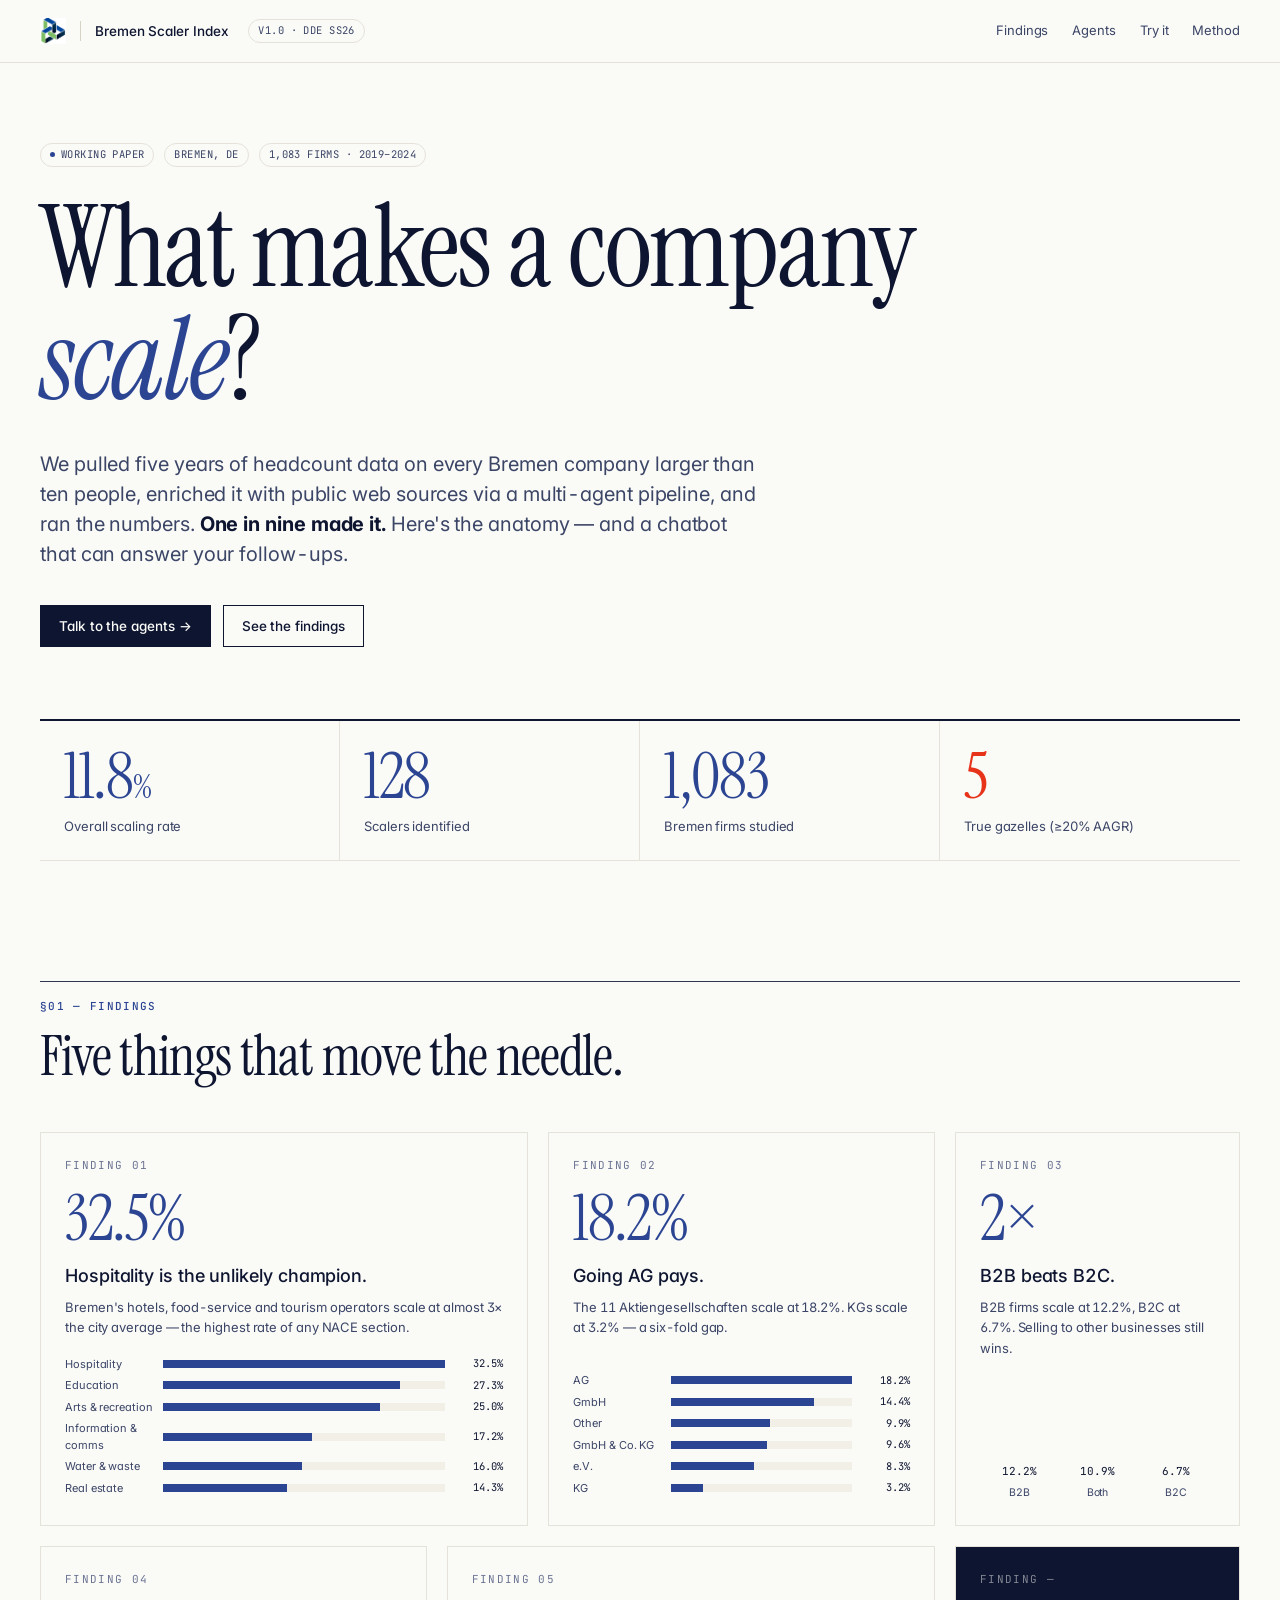
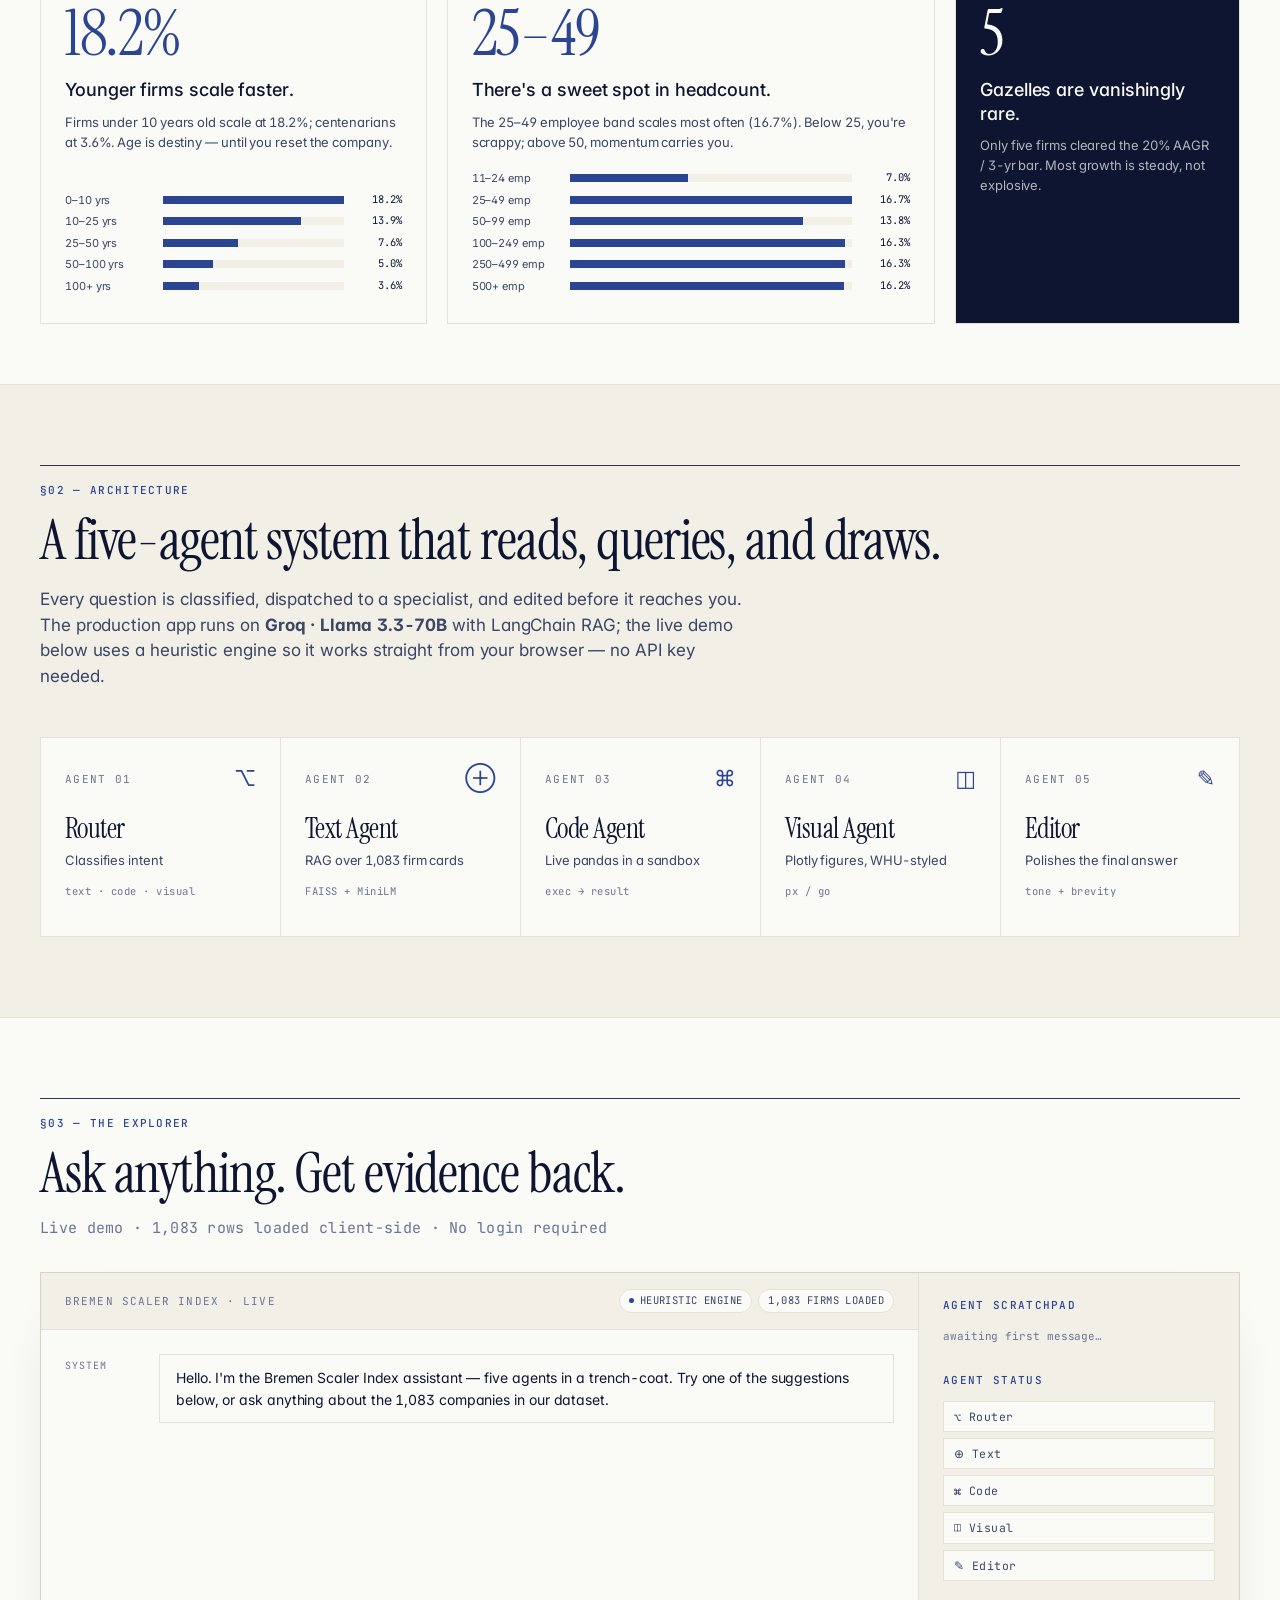
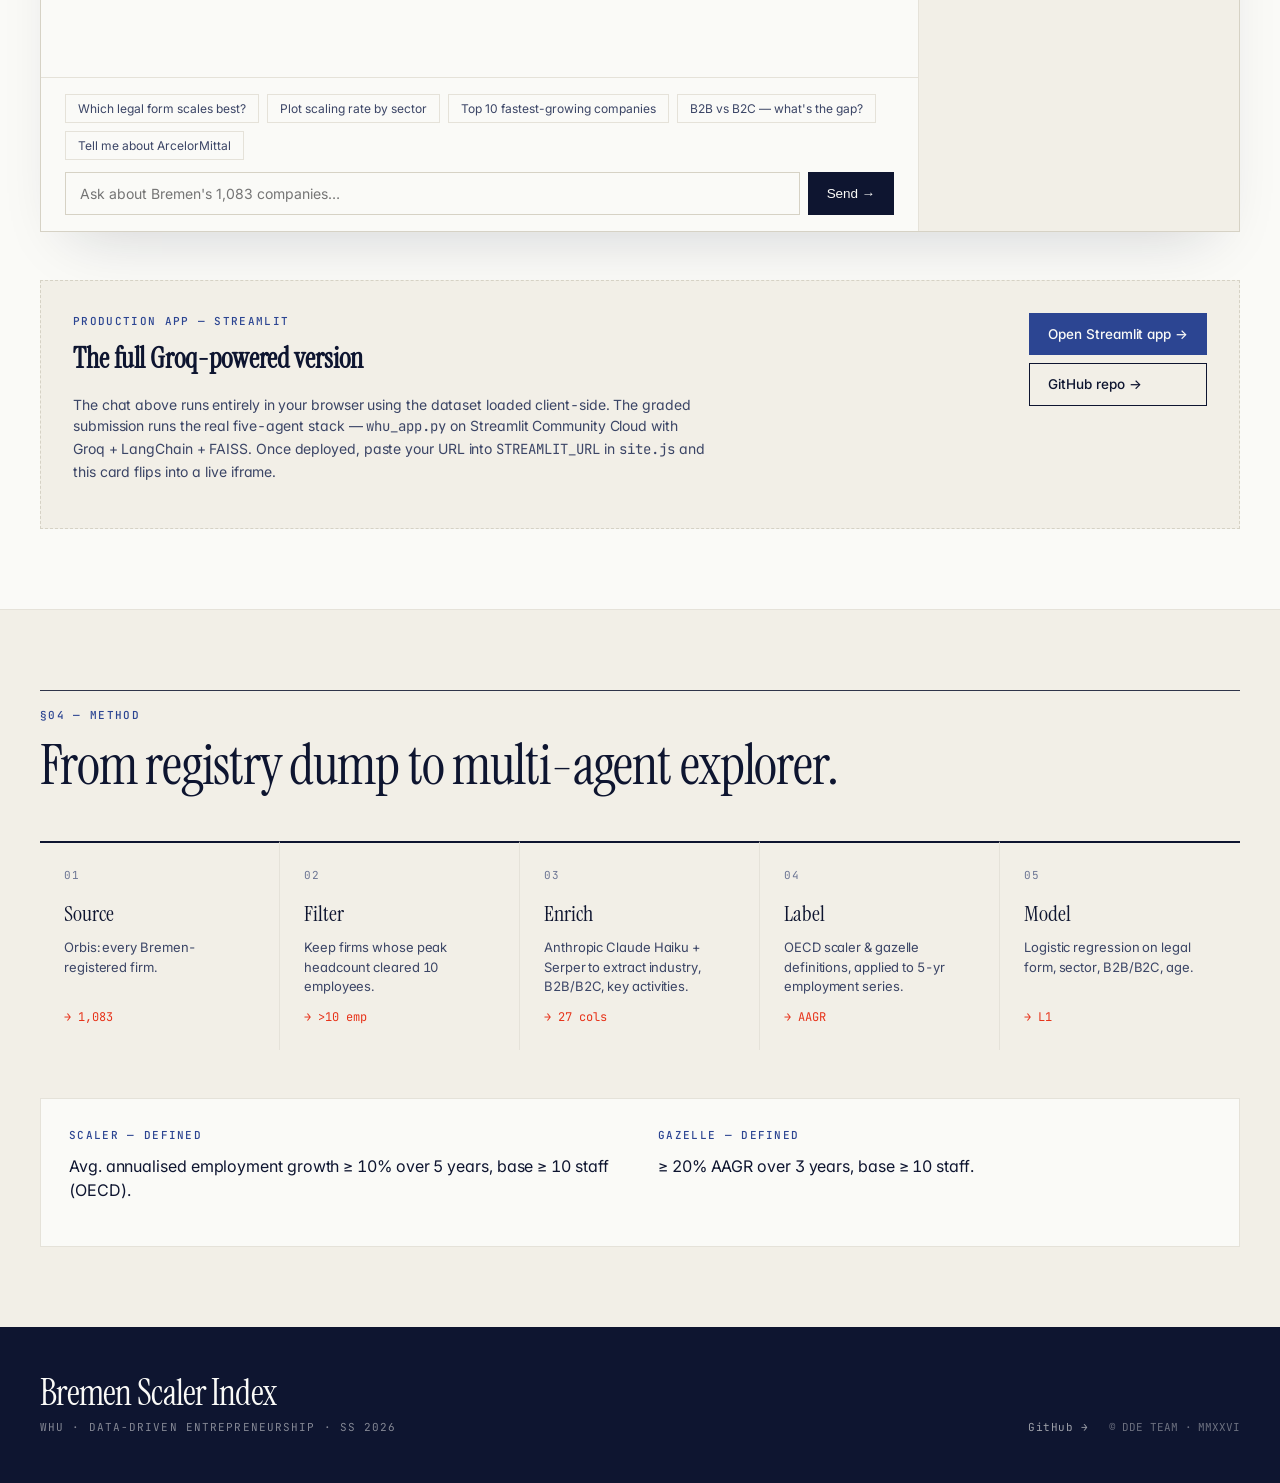
==== bremen_website.html @ 93067bb4 "Add Bremen Scaler Index website + WHU-branded Streamlit app - bremen_website.html: full editorial la" ====
<!DOCTYPE html>
<html lang="en">
<head>
<meta charset="utf-8" />
<title>Bremen Scaler Index — WHU DDE</title>
<meta name="viewport" content="width=device-width,initial-scale=1" />
<link rel="icon" href="assets/whu-logo-icon.png" />
<link href="https://fonts.googleapis.com/css2?family=Inter:wght@300;400;500;600;700&family=Instrument+Serif:ital@0;1&family=JetBrains+Mono:wght@400;500&display=swap" rel="stylesheet" />
<link rel="stylesheet" href="styles.css" />
<style>
  html, body { margin: 0; padding: 0; background: var(--paper); }
  body.ed { min-height: 100vh; }
  .wrap { max-width: 1280px; margin: 0 auto; padding: 0 40px; }
  @media (max-width: 720px) { .wrap { padding: 0 20px; } }

  /* ── chat ── */
  .msg { display: grid; grid-template-columns: 80px 1fr; gap: 14px; }
  .msg-tag { font-family: 'JetBrains Mono', monospace; font-size: 10px; letter-spacing: 0.1em; color: var(--ink-3); padding-top: 4px; }
  .msg-body { padding: 12px 16px; font-size: 14px; line-height: 1.55; }
  .msg.agent .msg-body { background: var(--paper); border: 1px solid var(--line); }
  .msg.user  .msg-body { background: var(--ink); color: var(--paper); }
  .msg.user  .msg-tag  { color: var(--whu-red); }

  .suggest {
    padding: 6px 12px; border: 1px solid var(--line); background: var(--paper);
    font-size: 12px; color: var(--ink-2); cursor: pointer; font-family: inherit;
    transition: all 0.12s ease;
  }
  .suggest:hover { background: var(--ink); color: var(--paper); border-color: var(--ink); }

  .agent-pip {
    padding: 6px 10px; font-size: 11.5px; border: 1px solid var(--line);
    background: var(--paper); margin-bottom: 6px; transition: all 0.2s;
    font-family: 'JetBrains Mono', monospace; letter-spacing: 0.04em; color: var(--ink-2);
  }
  .agent-pip.active { background: var(--whu-red);  color: var(--paper); border-color: var(--whu-red); }
  .agent-pip.done   { background: var(--whu-blue); color: var(--paper); border-color: var(--whu-blue); opacity: 0.85; }

  .scratch-line { padding: 5px 0; border-top: 1px dashed var(--line-2); }
  .scratch-line:first-child { border-top: none; }

  /* ── nav sticky ── */
  nav { position: sticky; top: 0; z-index: 100; }

  /* ── metric strip responsive ── */
  .metric-strip { display: grid; grid-template-columns: repeat(4, 1fr); border-top: 2px solid var(--ink); border-bottom: 1px solid var(--line); }
  .metric-cell  { padding: 24px; border-right: 1px solid var(--line); }
  .metric-cell:last-child { border-right: none; }

  /* ── responsive ── */
  @media (max-width: 900px) {
    #liveChat { grid-template-columns: 1fr !important; }
    #liveChat aside { border-left: none !important; border-top: 1px solid var(--line); max-height: 320px; }
    #findingsGrid > div { grid-column: span 12 !important; }
    #agentRow   { grid-template-columns: 1fr 1fr !important; }
    #methodSteps { grid-template-columns: 1fr 1fr !important; }
    .metric-strip { grid-template-columns: repeat(2, 1fr); }
    .metric-cell { border-right: 1px solid var(--line); }
    .metric-cell:nth-child(2n) { border-right: none; }
    .metric-cell:nth-child(n+3) { border-top: 1px solid var(--line); }
  }
  @media (max-width: 560px) {
    .metric-strip { grid-template-columns: 1fr; }
    .metric-cell  { border-right: none !important; border-top: 1px solid var(--line); }
    .metric-cell:first-child { border-top: none; }
  }
</style>
</head>
<body class="ed">

<!-- ── NAV ─────────────────────────────────────────────────────── -->
<nav style="border-bottom: 1px solid var(--line); background: var(--paper);">
  <div class="wrap" style="display: flex; align-items: center; justify-content: space-between; padding: 18px 40px;">
    <div style="display: flex; align-items: center; gap: 14px;">
      <img src="assets/whu-logo-icon.png" style="height: 26px;" alt="WHU" />
      <div style="width: 1px; height: 20px; background: var(--line-2);"></div>
      <div style="font-size: 13.5px; font-weight: 500;">Bremen Scaler Index</div>
      <span class="ed-chip" style="margin-left: 6px;">v1.0 · DDE SS26</span>
    </div>
    <div style="display: flex; gap: 24px; font-size: 13px;" id="navLinks">
      <a href="#findings" style="color: var(--ink-2); text-decoration: none;">Findings</a>
      <a href="#agents"   style="color: var(--ink-2); text-decoration: none;">Agents</a>
      <a href="#chat"     style="color: var(--ink-2); text-decoration: none;">Try it</a>
      <a href="#method"   style="color: var(--ink-2); text-decoration: none;">Method</a>
    </div>
  </div>
</nav>

<!-- ── HERO ─────────────────────────────────────────────────────── -->
<section class="wrap" style="padding: 80px 40px 60px;">
  <div style="display: flex; gap: 10px; margin-bottom: 24px; flex-wrap: wrap;">
    <span class="ed-chip dot">Working paper</span>
    <span class="ed-chip">Bremen, DE</span>
    <span class="ed-chip">1,083 firms · 2019–2024</span>
  </div>

  <h1 class="ed-display" style="font-size: clamp(56px, 9vw, 120px); margin: 0; line-height: 0.98;">
    What makes a company<br/>
    <em style="color: var(--whu-blue); font-style: italic;">scale</em>?
  </h1>

  <p style="font-size: 20px; line-height: 1.5; color: var(--ink-2); max-width: 720px; margin-top: 32px;">
    We pulled five years of headcount data on every Bremen company larger than ten people,
    enriched it with public web sources via a multi-agent pipeline, and ran the numbers.
    <strong style="color: var(--ink);">One in nine made it.</strong>
    Here's the anatomy — and a chatbot that can answer your follow-ups.
  </p>

  <div style="display: flex; gap: 12px; margin-top: 36px; flex-wrap: wrap;">
    <a href="#chat"     class="ed-btn"       style="text-decoration: none;">Talk to the agents →</a>
    <a href="#findings" class="ed-btn ghost" style="text-decoration: none;">See the findings</a>
  </div>

  <!-- big metric strip -->
  <div style="margin-top: 72px;" class="metric-strip">
    <div class="metric-cell">
      <div class="ed-display" style="font-size: 64px; color: var(--whu-blue); line-height: 1;">
        11.8<span style="font-size: 32px;">%</span>
      </div>
      <div style="font-size: 13px; color: var(--ink-2); margin-top: 8px;">Overall scaling rate</div>
    </div>
    <div class="metric-cell">
      <div class="ed-display" style="font-size: 64px; color: var(--whu-blue); line-height: 1;">128</div>
      <div style="font-size: 13px; color: var(--ink-2); margin-top: 8px;">Scalers identified</div>
    </div>
    <div class="metric-cell">
      <div class="ed-display" style="font-size: 64px; color: var(--whu-blue); line-height: 1;">1,083</div>
      <div style="font-size: 13px; color: var(--ink-2); margin-top: 8px;">Bremen firms studied</div>
    </div>
    <div class="metric-cell">
      <div class="ed-display" style="font-size: 64px; color: var(--whu-red); line-height: 1;">5</div>
      <div style="font-size: 13px; color: var(--ink-2); margin-top: 8px;">True gazelles (≥20% AAGR)</div>
    </div>
  </div>
</section>

<!-- ── FINDINGS ──────────────────────────────────────────────────── -->
<section id="findings" class="wrap" style="padding: 60px 40px;">
  <div class="ed-rule-strong" style="margin-bottom: 16px;"></div>
  <div class="ed-eyebrow">§01 — Findings</div>
  <h2 class="ed-display" style="font-size: 56px; margin: 14px 0 0;">Five things that move the needle.</h2>

  <div style="display: grid; grid-template-columns: repeat(12, 1fr); gap: 20px; margin-top: 48px;" id="findingsGrid">
    <!-- injected by site.js -->
  </div>
</section>

<!-- ── AGENTS ───────────────────────────────────────────────────── -->
<section id="agents" style="background: var(--paper-2); border-top: 1px solid var(--line); border-bottom: 1px solid var(--line); padding: 80px 0;">
  <div class="wrap" style="padding: 0 40px;">
    <div class="ed-rule-strong" style="margin-bottom: 16px;"></div>
    <div class="ed-eyebrow">§02 — Architecture</div>
    <h2 class="ed-display" style="font-size: 56px; margin: 14px 0 0;">A five-agent system that reads, queries, and draws.</h2>
    <p style="font-size: 17px; color: var(--ink-2); max-width: 720px; margin-top: 20px; line-height: 1.5;">
      Every question is classified, dispatched to a specialist, and edited before it reaches you.
      The production app runs on <strong>Groq · Llama 3.3-70B</strong> with LangChain RAG;
      the live demo below uses a heuristic engine so it works straight from your browser — no API key needed.
    </p>
    <div style="display: grid; grid-template-columns: repeat(5, 1fr); margin-top: 48px;" id="agentRow"></div>
  </div>
</section>

<!-- ── CHAT ─────────────────────────────────────────────────────── -->
<section id="chat" style="padding: 80px 0;">
  <div class="wrap" style="padding: 0 40px;">
    <div class="ed-rule-strong" style="margin-bottom: 16px;"></div>
    <div class="ed-eyebrow">§03 — The explorer</div>
    <h2 class="ed-display" style="font-size: 56px; margin: 14px 0 0;">Ask anything. Get evidence back.</h2>
    <p style="font-size: 15px; color: var(--ink-3); max-width: 720px; margin-top: 16px; line-height: 1.55;
              font-family: 'JetBrains Mono', monospace; letter-spacing: 0.02em;">
      Live demo · 1,083 rows loaded client-side · No login required
    </p>

    <!-- chat widget -->
    <div id="liveChat" style="margin-top: 32px; border: 1px solid var(--line-2); background: var(--paper);
                               display: grid; grid-template-columns: 1fr 320px; min-height: 560px;
                               box-shadow: 0 30px 60px -30px rgba(14,21,48,0.18);">

      <!-- chat column -->
      <div style="display: flex; flex-direction: column; border-right: 1px solid var(--line);">
        <div style="padding: 16px 24px; border-bottom: 1px solid var(--line);
                    display: flex; justify-content: space-between; align-items: center;
                    background: var(--paper-2);">
          <div style="font-family: 'JetBrains Mono', monospace; font-size: 11px;
                      letter-spacing: 0.1em; color: var(--ink-3);">
            BREMEN SCALER INDEX · LIVE
          </div>
          <div style="display: flex; gap: 6px;">
            <span class="ed-chip dot">heuristic engine</span>
            <span class="ed-chip" id="datasetChip">loading…</span>
          </div>
        </div>

        <div id="chatLog" style="flex: 1; padding: 24px; overflow-y: auto; max-height: 520px;
                                  display: flex; flex-direction: column; gap: 14px;">
          <div class="msg agent">
            <div class="msg-tag">SYSTEM</div>
            <div class="msg-body">
              Hello. I'm the Bremen Scaler Index assistant — five agents in a trench-coat.
              Try one of the suggestions below, or ask anything about the 1,083 companies in our dataset.
            </div>
          </div>
        </div>

        <div style="padding: 16px 24px; border-top: 1px solid var(--line);">
          <div style="display: flex; gap: 8px; margin-bottom: 12px; flex-wrap: wrap;" id="suggestions">
            <button class="suggest">Which legal form scales best?</button>
            <button class="suggest">Plot scaling rate by sector</button>
            <button class="suggest">Top 10 fastest-growing companies</button>
            <button class="suggest">B2B vs B2C — what's the gap?</button>
            <button class="suggest">Tell me about ArcelorMittal</button>
          </div>
          <form id="chatForm" style="display: flex; gap: 8px;">
            <input id="chatInput" type="text" autocomplete="off"
                   placeholder="Ask about Bremen's 1,083 companies…"
                   style="flex: 1; padding: 12px 14px; border: 1px solid var(--line-2);
                          background: var(--paper); font-size: 14px; font-family: inherit;
                          color: var(--ink); outline: none;" />
            <button type="submit" class="ed-btn">Send →</button>
          </form>
        </div>
      </div>

      <!-- scratchpad sidebar -->
      <aside style="background: var(--paper-2); padding: 24px; overflow-y: auto; max-height: 560px;">
        <div class="ed-eyebrow">Agent scratchpad</div>
        <div id="scratchpad" style="margin-top: 14px; font-family: 'JetBrains Mono', monospace;
                                    font-size: 11px; color: var(--ink-2);">
          <div style="color: var(--ink-3);">awaiting first message…</div>
        </div>
        <div class="ed-eyebrow" style="margin-top: 28px;">Agent status</div>
        <div id="agentStatus" style="margin-top: 12px;">
          <div class="agent-pip" data-a="router">⌥ Router</div>
          <div class="agent-pip" data-a="text">⊕ Text</div>
          <div class="agent-pip" data-a="code">⌘ Code</div>
          <div class="agent-pip" data-a="visual">◫ Visual</div>
          <div class="agent-pip" data-a="editor">✎ Editor</div>
        </div>
      </aside>
    </div>

    <!-- Streamlit slot -->
    <div style="margin-top: 48px; padding: 32px; background: var(--paper-2); border: 1px dashed var(--line-2);">
      <div style="display: flex; justify-content: space-between; align-items: flex-start; flex-wrap: wrap; gap: 20px;">
        <div style="max-width: 640px;">
          <div class="ed-eyebrow">Production app — Streamlit</div>
          <h3 style="font-family: 'Instrument Serif', serif; font-size: 28px; margin: 8px 0 12px;">
            The full Groq-powered version
          </h3>
          <p style="font-size: 14px; color: var(--ink-2); line-height: 1.55;">
            The chat above runs entirely in your browser using the dataset loaded client-side.
            The graded submission runs the real five-agent stack —
            <span class="ed-mono">whu_app.py</span> on Streamlit Community Cloud with Groq + LangChain + FAISS.
            Once deployed, paste your URL into <span class="ed-mono">STREAMLIT_URL</span> in
            <span class="ed-mono">site.js</span> and this card flips into a live iframe.
          </p>
        </div>
        <div style="display: flex; flex-direction: column; gap: 8px;">
          <a id="stOpen" href="#" target="_blank" rel="noopener"
             class="ed-btn blue" style="text-decoration: none;">Open Streamlit app →</a>
          <a href="https://github.com/zubairs30102003-alt/DDE-Assigment" target="_blank"
             class="ed-btn ghost" style="text-decoration: none;">GitHub repo →</a>
        </div>
      </div>
      <div id="streamlitFrameWrap" style="display: none; margin-top: 24px; border: 1px solid var(--line); height: 720px;">
        <iframe id="streamlitFrame" style="width: 100%; height: 100%; border: none;"></iframe>
      </div>
    </div>
  </div>
</section>

<!-- ── METHOD ───────────────────────────────────────────────────── -->
<section id="method" style="background: var(--paper-2); border-top: 1px solid var(--line); padding: 80px 0;">
  <div class="wrap" style="padding: 0 40px;">
    <div class="ed-rule-strong" style="margin-bottom: 16px;"></div>
    <div class="ed-eyebrow">§04 — Method</div>
    <h2 class="ed-display" style="font-size: 56px; margin: 14px 0 0;">From registry dump to multi-agent explorer.</h2>

    <div style="display: grid; grid-template-columns: repeat(5, 1fr); margin-top: 48px;" id="methodSteps"></div>

    <div style="margin-top: 48px; padding: 28px; background: var(--paper); border: 1px solid var(--line);
                display: grid; grid-template-columns: 1fr 1fr; gap: 36px;">
      <div>
        <div class="ed-eyebrow">Scaler — defined</div>
        <p style="font-size: 16px; line-height: 1.5; margin-top: 10px;">
          Avg. annualised employment growth ≥ 10% over 5 years, base ≥ 10 staff (OECD).
        </p>
      </div>
      <div>
        <div class="ed-eyebrow">Gazelle — defined</div>
        <p style="font-size: 16px; line-height: 1.5; margin-top: 10px;">
          ≥ 20% AAGR over 3 years, base ≥ 10 staff.
        </p>
      </div>
    </div>
  </div>
</section>

<!-- ── FOOTER ───────────────────────────────────────────────────── -->
<footer style="background: var(--ink); color: var(--paper); padding: 48px 0;">
  <div class="wrap" style="padding: 0 40px;">
    <div style="display: flex; justify-content: space-between; align-items: flex-end; gap: 24px; flex-wrap: wrap;">
      <div>
        <div class="ed-display" style="font-size: 36px; line-height: 1;">Bremen Scaler Index</div>
        <div style="font-family: 'JetBrains Mono', monospace; font-size: 11px; letter-spacing: 0.1em;
                    color: rgba(250,250,247,0.5); margin-top: 8px;">
          WHU · DATA-DRIVEN ENTREPRENEURSHIP · SS 2026
        </div>
      </div>
      <div style="display: flex; gap: 20px; align-items: center; flex-wrap: wrap;">
        <a href="https://github.com/zubairs30102003-alt/DDE-Assigment" target="_blank"
           style="font-family: 'JetBrains Mono', monospace; font-size: 11px;
                  color: rgba(250,250,247,0.6); text-decoration: none; letter-spacing: 0.05em;">
          GitHub →
        </a>
        <div style="font-family: 'JetBrains Mono', monospace; font-size: 11px;
                    color: rgba(250,250,247,0.4);">
          © DDE TEAM · MMXXVI
        </div>
      </div>
    </div>
  </div>
</footer>

<!-- ── SCRIPTS ──────────────────────────────────────────────────── -->
<script src="data.js"></script>
<script src="companies-data.js"></script>
<script src="agents.js"></script>
<script src="site.js"></script>
</body>
</html>
---- styles.css ----
/* ── DDE / WHU Editorial Design System ──────────────────────────────── */
:root {
  --whu-blue: #2C4592;
  --whu-blue-deep: #1A2D6B;
  --whu-blue-soft: #EEF1FA;
  --whu-red: #E7331A;
  --ink: #0E1530;
  --ink-2: #3B4566;
  --ink-3: #6B7493;
  --paper: #FAFAF7;
  --paper-2: #F2EFE7;
  --line: #E5E2D9;
  --line-2: #D6D2C5;
  --pos: oklch(64% 0.13 165);
  --neg: #E7331A;
}

/* Fonts loaded inline at the page level */

/* shared editorial primitives (scoped to .editorial root or board) */
.ed {
  font-family: "Inter", system-ui, -apple-system, sans-serif;
  color: var(--ink);
  font-feature-settings: "ss01", "cv11", "tnum";
  letter-spacing: -0.005em;
  line-height: 1.5;
  background: var(--paper);
}
.ed * { box-sizing: border-box; }

.ed-display {
  font-family: "Instrument Serif", "Times New Roman", serif;
  font-weight: 400;
  letter-spacing: -0.02em;
  line-height: 0.98;
}
.ed-mono {
  font-family: "JetBrains Mono", ui-monospace, "SFMono-Regular", monospace;
  font-feature-settings: "tnum";
  letter-spacing: 0;
}

.ed-eyebrow {
  font-family: "JetBrains Mono", ui-monospace, monospace;
  font-size: 11px;
  font-weight: 500;
  letter-spacing: 0.12em;
  text-transform: uppercase;
  color: var(--whu-blue);
}

.ed-rule { height: 1px; background: var(--line); }
.ed-rule-strong { height: 1px; background: var(--ink); opacity: 0.85; }

.ed-num { font-variant-numeric: tabular-nums; }

.ed-chip {
  display: inline-flex; align-items: center; gap: 6px;
  padding: 3px 9px;
  border: 1px solid var(--line);
  border-radius: 999px;
  font-family: "JetBrains Mono", monospace;
  font-size: 10.5px;
  letter-spacing: 0.04em;
  text-transform: uppercase;
  color: var(--ink-2);
  background: var(--paper);
}
.ed-chip.dot::before {
  content: ""; width: 5px; height: 5px; border-radius: 50%;
  background: var(--whu-blue);
}
.ed-chip.red.dot::before { background: var(--whu-red); }
.ed-chip.solid {
  background: var(--ink); color: var(--paper); border-color: var(--ink);
}

/* placeholder image (subtly striped) */
.ed-ph {
  background-image: repeating-linear-gradient(
    135deg,
    var(--paper-2) 0 8px,
    var(--paper) 8px 16px
  );
  border: 1px solid var(--line);
  display: flex; align-items: center; justify-content: center;
  font-family: "JetBrains Mono", monospace;
  font-size: 10.5px;
  letter-spacing: 0.06em;
  text-transform: uppercase;
  color: var(--ink-3);
}

/* mini bars (used in landing/dashboard) */
.ed-bar-track {
  height: 8px;
  background: var(--paper-2);
  border-radius: 0;
  overflow: hidden;
  position: relative;
}
.ed-bar-fill {
  height: 100%;
  background: var(--whu-blue);
}

/* button */
.ed-btn {
  display: inline-flex; align-items: center; gap: 8px;
  padding: 10px 18px;
  background: var(--ink);
  color: var(--paper);
  font-size: 13.5px;
  font-weight: 500;
  letter-spacing: -0.005em;
  border: 1px solid var(--ink);
  border-radius: 0;
  cursor: pointer;
  transition: transform 0.15s ease;
}
.ed-btn:hover { transform: translateY(-1px); }
.ed-btn.ghost {
  background: transparent;
  color: var(--ink);
}
.ed-btn.red {
  background: var(--whu-red);
  border-color: var(--whu-red);
}
.ed-btn.blue {
  background: var(--whu-blue);
  border-color: var(--whu-blue);
}

/* arrow svg helper */
.ed-arrow {
  width: 14px; height: 14px;
  flex-shrink: 0;
}

/* asterism / divider */
.ed-asterism {
  text-align: center;
  letter-spacing: 1em;
  color: var(--ink-3);
  font-size: 10px;
}
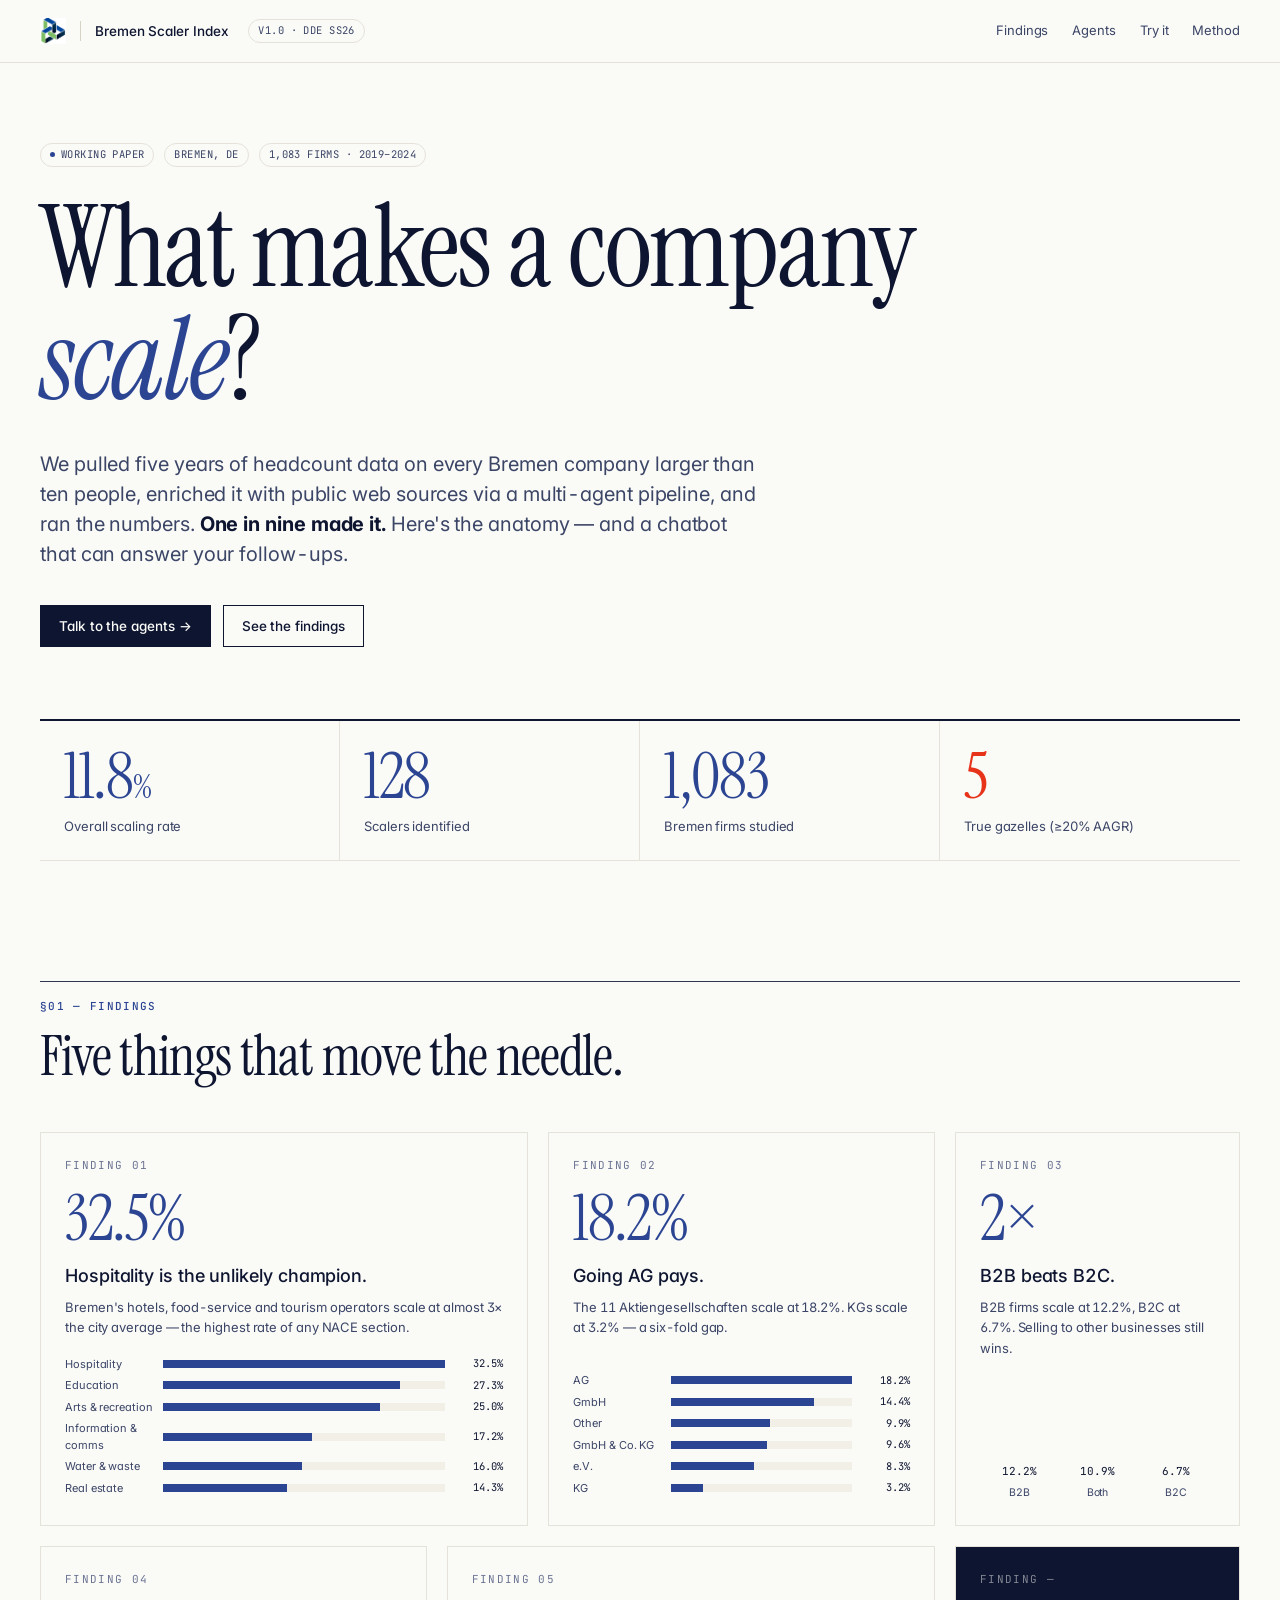
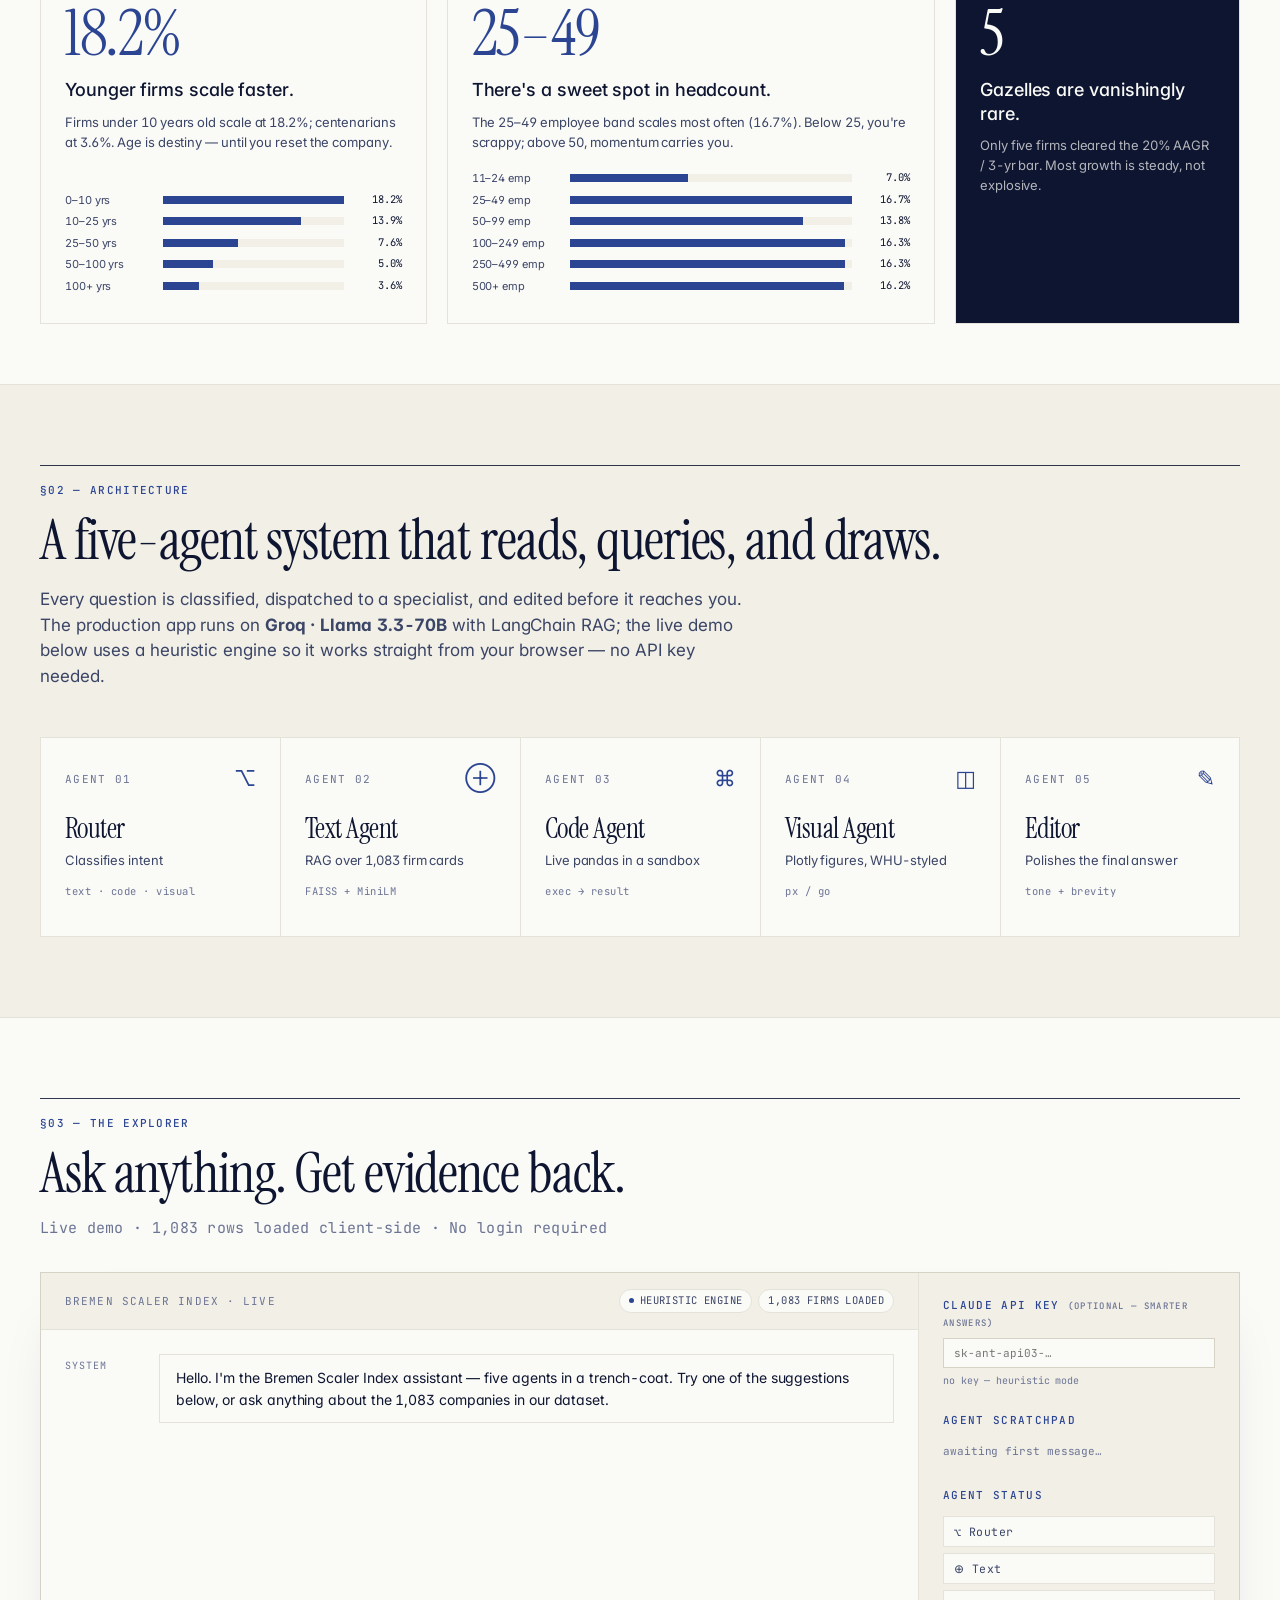
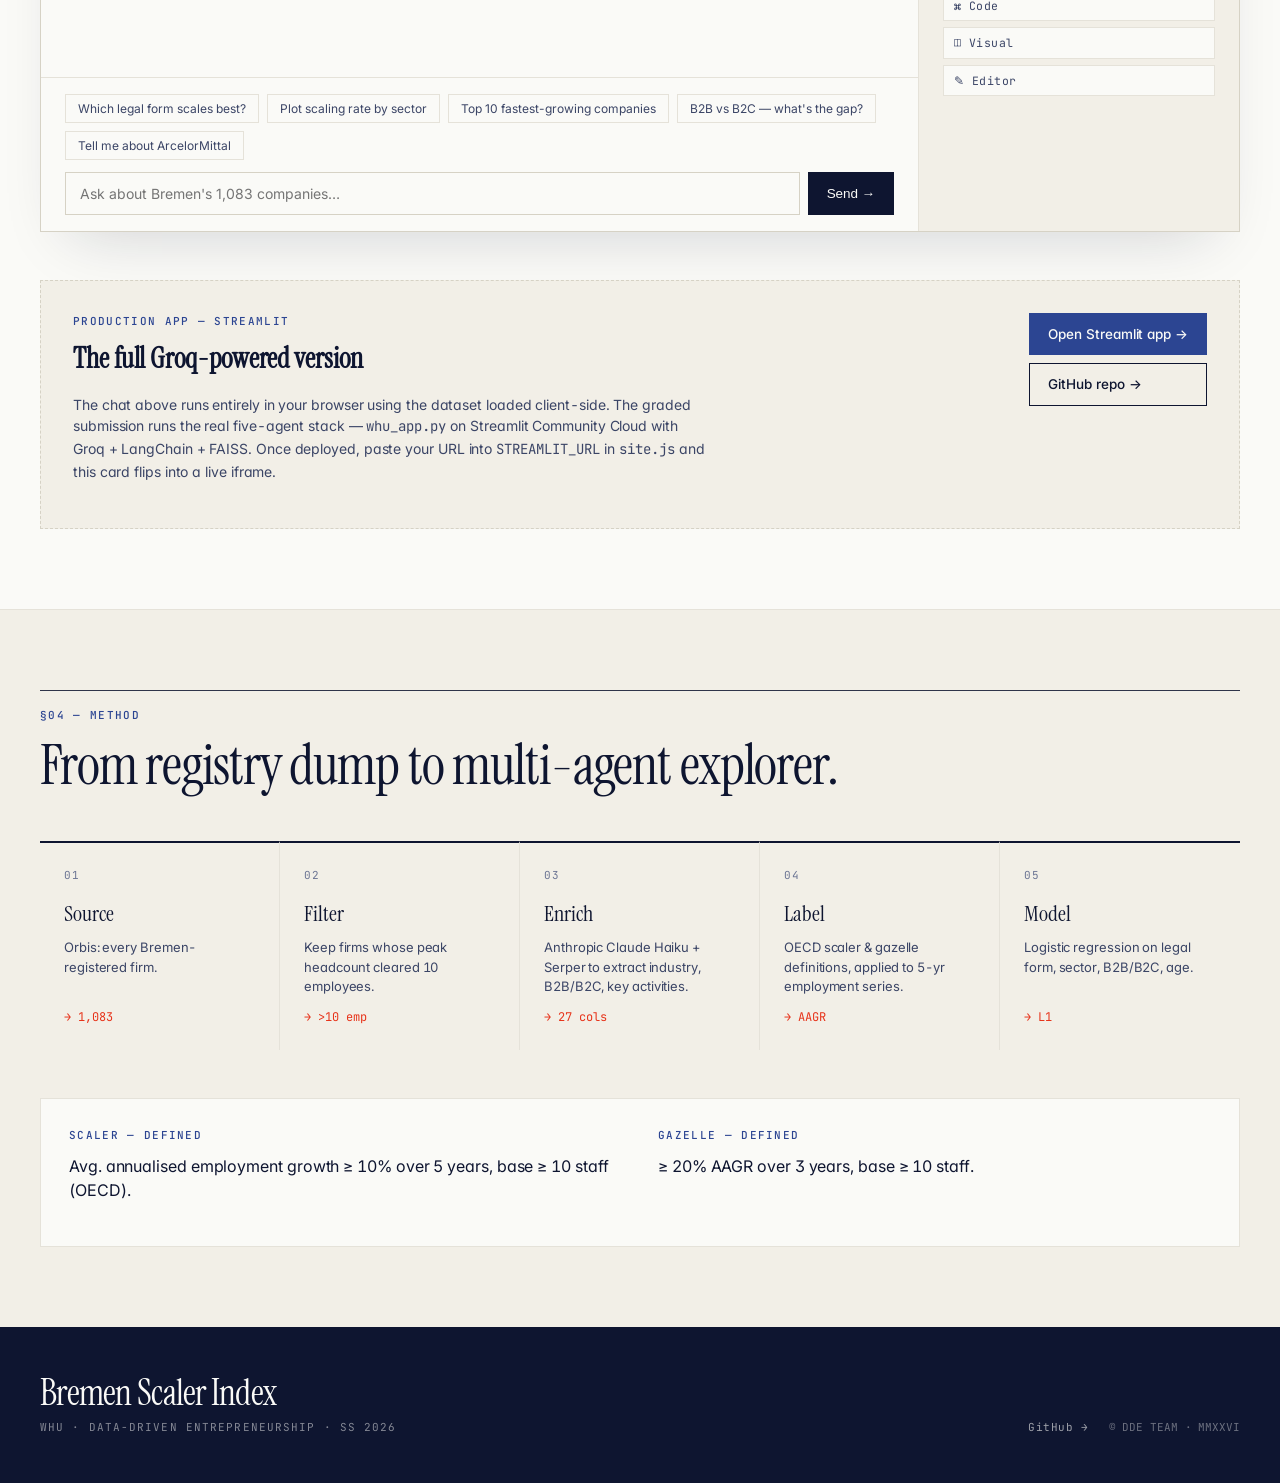
==== commit 846335aa: "Upgrade chat engine: smarter answers, pie charts, Claude API support - agents.js: complete rewrite o" ====
--- a/bremen_website.html
+++ b/bremen_website.html
@@ -223,7 +223,15 @@
 
       <!-- scratchpad sidebar -->
       <aside style="background: var(--paper-2); padding: 24px; overflow-y: auto; max-height: 560px;">
-        <div class="ed-eyebrow">Agent scratchpad</div>
+        <div class="ed-eyebrow">Claude API key <span style="color:var(--ink-3); font-size:9px;">(optional — smarter answers)</span></div>
+        <input id="apiKeyInput" type="password" placeholder="sk-ant-api03-…"
+               style="width:100%; margin-top:8px; padding:7px 10px; border:1px solid var(--line-2);
+                      background:var(--paper); font-size:11px; font-family:'JetBrains Mono',monospace;
+                      color:var(--ink); outline:none; box-sizing:border-box;" />
+        <div id="apiKeyStatus" style="font-family:'JetBrains Mono',monospace; font-size:10px;
+             color:var(--ink-3); margin-top:5px;">no key — heuristic mode</div>
+
+        <div class="ed-eyebrow" style="margin-top:24px;">Agent scratchpad</div>
         <div id="scratchpad" style="margin-top: 14px; font-family: 'JetBrains Mono', monospace;
                                     font-size: 11px; color: var(--ink-2);">
           <div style="color: var(--ink-3);">awaiting first message…</div>
